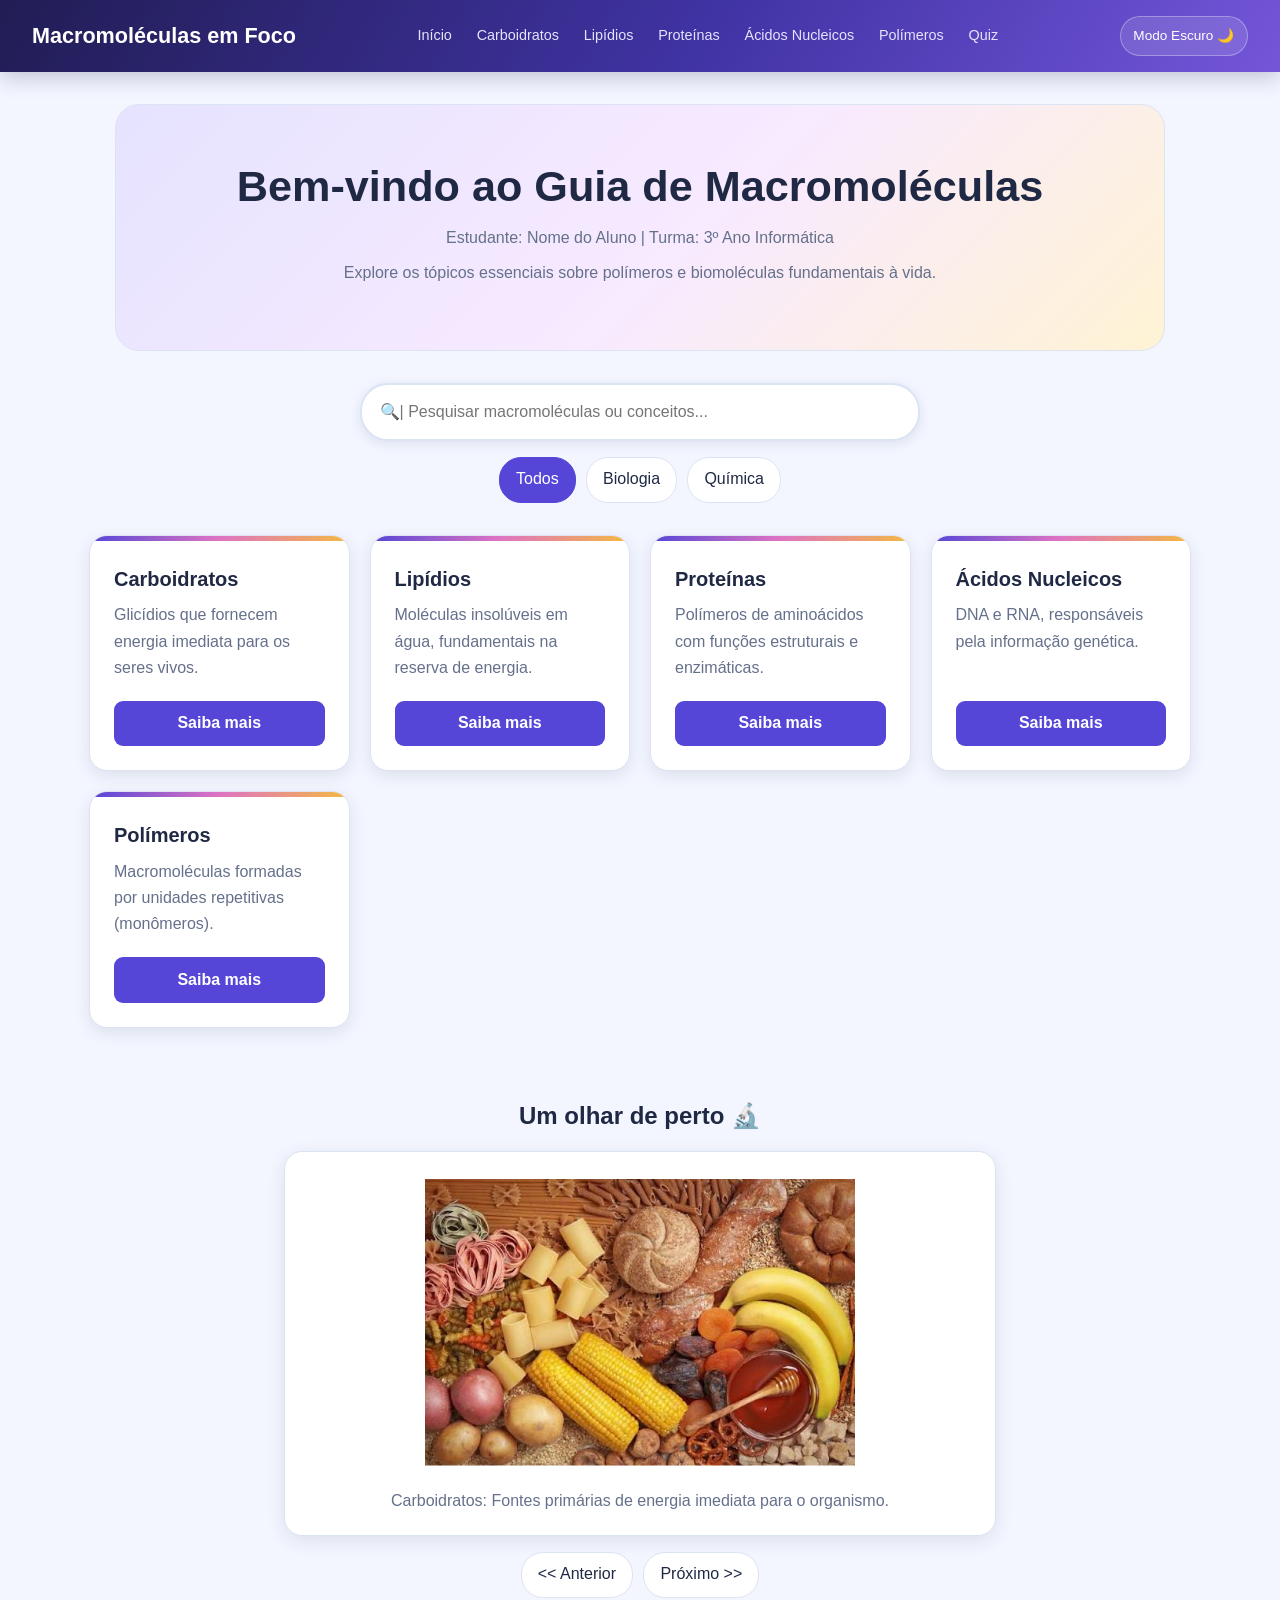
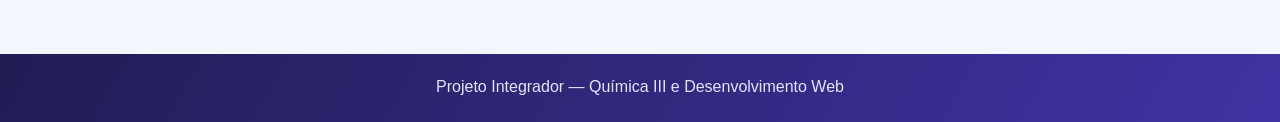
==== index.html @ a2ec850a "macromoleculas" ====
<!DOCTYPE html>
<html lang="pt-BR">
<head>
  <meta charset="UTF-8">
  <meta name="viewport" content="width=device-width, initial-scale=1.0">
  <title>Macromoléculas em Foco</title>
  <link rel="stylesheet" href="css/style.css">
</head>
<body class="animacao-suave">
  <header class="cabecalho-principal">
    <h1 class="titulo-site">Macromoléculas em Foco</h1>
      <button class="botao-hamburguer" id="botao-menu">☰</button>
      <ul class="menu-navegacao" id="lista-menu">
        <li><a href="index.html">Início</a></li>
        <li><a href="carboidratos.html">Carboidratos</a></li>
        <li><a href="lipidios.html">Lipídios</a></li>
        <li><a href="proteinas.html">Proteínas</a></li>
        <li><a href="acidos-nucleicos.html">Ácidos Nucleicos</a></li>
        <li><a href="polimeros.html">Polímeros</a></li>
        <li><a href="quiz.html">Quiz</a></li>
      </ul>
    </nav>
    <button id="botao-tema">Modo Escuro 🌙</button>
  </header>

  <main class="conteudo-principal">
    <section class="secao-apresentacao">
      <h2>Bem-vindo ao Guia de Macromoléculas</h2>
      <p>Estudante: Nome do Aluno | Turma: 3º Ano Informática</p>
      <p>Explore os tópicos essenciais sobre polímeros e biomoléculas fundamentais à vida.</p>
    </section>

    <section class="secao-busca">
      <input type="text" id="campo-busca" placeholder="🔍| Pesquisar macromoléculas ou conceitos...">
      <div class="conteiner-filtros">
        <button class="botao-filtro ativo" data-categoria="todos">Todos</button>
        <button class="botao-filtro" data-categoria="bio">Biologia</button>
        <button class="botao-filtro" data-categoria="quim">Química</button>
      </div>
    </section>

    <section class="grade-cartoes" id="conteiner-cartoes">
      <article class="cartao-tema" data-categoria="bio">
        <h3>Carboidratos</h3>
        <p>Glicídios que fornecem energia imediata para os seres vivos.</p>
        <a href="carboidratos.html">Saiba mais</a>
      </article>
      <article class="cartao-tema" data-categoria="bio">
        <h3>Lipídios</h3>
        <p>Moléculas insolúveis em água, fundamentais na reserva de energia.</p>
        <a href="lipidios.html">Saiba mais</a>
      </article>
      <article class="cartao-tema" data-categoria="bio">
        <h3>Proteínas</h3>
        <p>Polímeros de aminoácidos com funções estruturais e enzimáticas.</p>
        <a href="proteinas.html">Saiba mais</a>
      </article>
      <article class="cartao-tema" data-categoria="bio">
        <h3>Ácidos Nucleicos</h3>
        <p>DNA e RNA, responsáveis pela informação genética.</p>
        <a href="acidos-nucleicos.html">Saiba mais</a>
      </article>
      <article class="cartao-tema" data-categoria="quim">
        <h3>Polímeros</h3>
        <p>Macromoléculas formadas por unidades repetitivas (monômeros).</p>
        <a href="polimeros.html">Saiba mais</a>
      </article>
      <p class="sem-resultados" id="sem-resultados" hidden>Nenhum tema encontrado. Tente outra busca.</p>
    </section>

    <section class="secao-carrossel">
      <h2>Um olhar de perto 🔬</h2>
      <div class="caixa-carrossel">
        <img id="imagem-carrossel" src="img/carboidratos.jpeg" alt="Carboidratos no cotidiano" class="imagem-carrossel">
        <p id="legenda-carrossel">Carboidratos: Fontes primárias de energia imediata para o organismo.</p>
      </div>
      <div class="controles-carrossel">
        <button id="carrossel-anterior"><< Anterior</button>
        <button id="carrossel-proximo">Próximo >></button>
      </div>
    </section>
  </main>

  <footer class="rodape-principal">
    <p>Projeto Integrador — Química III e Desenvolvimento Web</p>
  </footer>

  <script src="js/script.js"></script>
</body>
</html>
---- css/style.css ----
:root {
  --cor-fundo: #f3f6ff;
  --cor-texto: #202944;
  --cor-texto-suave: #65708b;
  --cor-cartao: #ffffff;
  --cor-borda: #dce3f2;
  --cor-primaria: #5546d7;
  --cor-primaria-hover: #4033b5;
  --cor-sombra: rgba(32, 41, 68, 0.1);
  --cor-sombra-hover: rgba(85, 70, 215, 0.2);
}

body.modo-escuro {
  --cor-fundo: #11182a;
  --cor-texto: #f3f5ff;
  --cor-texto-suave: #b1bad0;
  --cor-cartao: #1c263c;
  --cor-borda: #35425e;
  --cor-primaria: #a99eff;
  --cor-primaria-hover: #c1b9ff;
  --cor-sombra: rgba(0, 0, 0, 0.25);
  --cor-sombra-hover: rgba(169, 158, 255, 0.2);
}

* {
  box-sizing: border-box;
}

html {
  scroll-behavior: smooth;
}

body {
  min-height: 100vh;
  margin: 0;
  display: flex;
  flex-direction: column;
  font-family: Arial, Helvetica, sans-serif;
  background-color: var(--cor-fundo);
  color: var(--cor-texto);
  line-height: 1.65;
}

main {
  flex: 1;
}

button,
input {
  font: inherit;
}

button,
a {
  -webkit-tap-highlight-color: transparent;
}

button:focus-visible,
a:focus-visible,
input:focus-visible,
summary:focus-visible {
  outline: 3px solid #f4b942;
  outline-offset: 3px;
}

.cabecalho-principal {
  position: sticky;
  top: 0;
  z-index: 1000;
  display: flex;
  align-items: center;
  justify-content: space-between;
  gap: 1rem;
  padding: 1rem 2rem;
  color: #ffffff;
  background: linear-gradient(120deg, #211d54, #4033a4 55%, #7456d9);
  box-shadow: 0 5px 20px rgba(27, 24, 76, 0.24);
}

.cabecalho-principal h1 {
  margin: 0;
  color: #ffffff;
  font-size: 1.35rem;
  line-height: 1.25;
}

.cabecalho-principal nav {
  margin-left: auto;
}

.menu-navegacao {
  display: flex;
  align-items: center;
  gap: 0.25rem;
  margin: 0;
  padding: 0;
  list-style: none;
}

.menu-navegacao a {
  display: block;
  padding: 0.45rem 0.65rem;
  border-radius: 8px;
  color: #e6e3ff;
  text-decoration: none;
  font-size: 0.9rem;
}

.menu-navegacao a:hover,
.menu-navegacao a[aria-current="page"] {
  color: #ffffff;
  background-color: rgba(255, 255, 255, 0.18);
}

#botao-tema,
.botao-hamburguer {
  color: #ffffff;
  border: 1px solid rgba(255, 255, 255, 0.3);
  background-color: rgba(255, 255, 255, 0.12);
  cursor: pointer;
}

#botao-tema {
  flex-shrink: 0;
  padding: 0.5rem 0.8rem;
  border-radius: 20px;
  font-size: 0.85rem;
}

#botao-tema:hover,
.botao-hamburguer:hover {
  background-color: rgba(255, 255, 255, 0.25);
}

.botao-hamburguer {
  display: none;
  padding: 0.3rem 0.65rem;
  border-radius: 8px;
  font-size: 1.4rem;
}

.secao-apresentacao {
  max-width: 1050px;
  margin: 2rem auto;
  padding: 3.5rem 1.5rem;
  text-align: center;
  background: linear-gradient(135deg, #e5e3ff, #f8eaff 55%, #fff3d4);
  border: 1px solid var(--cor-borda);
  border-radius: 24px;
}

.modo-escuro .secao-apresentacao {
  background: linear-gradient(135deg, #292552, #352648 55%, #473a31);
}

.secao-apresentacao h2 {
  margin: 0 0 0.75rem;
  font-size: clamp(1.8rem, 4vw, 2.7rem);
  line-height: 1.2;
}

.secao-apresentacao p {
  max-width: 700px;
  margin: 0.5rem auto;
  color: var(--cor-texto-suave);
}

.secao-busca {
  display: flex;
  flex-direction: column;
  align-items: center;
  gap: 1rem;
  max-width: 900px;
  margin: 0 auto 2rem;
  padding: 0 1.5rem;
}

#campo-busca {
  width: 100%;
  max-width: 560px;
  padding: 0.85rem 1.1rem;
  color: var(--cor-texto);
  background-color: var(--cor-cartao);
  border: 2px solid var(--cor-borda);
  border-radius: 28px;
  box-shadow: 0 3px 12px var(--cor-sombra);
}

#campo-busca:focus {
  border-color: var(--cor-primaria);
}

.conteiner-filtros,
.controles-carrossel {
  display: flex;
  flex-wrap: wrap;
  justify-content: center;
  gap: 0.65rem;
}

.botao-filtro,
.controles-carrossel button {
  padding: 0.55rem 1rem;
  color: var(--cor-texto);
  background-color: var(--cor-cartao);
  border: 1px solid var(--cor-borda);
  border-radius: 22px;
  cursor: pointer;
}

.botao-filtro:hover,
.botao-filtro.ativo,
.controles-carrossel button:hover {
  color: #ffffff;
  background-color: var(--cor-primaria);
  border-color: var(--cor-primaria);
}

.grade-cartoes {
  display: grid;
  grid-template-columns: repeat(auto-fit, minmax(230px, 1fr));
  gap: 1.25rem;
  max-width: 1150px;
  margin: 0 auto;
  padding: 0 1.5rem 3rem;
}

.cartao-tema {
  position: relative;
  display: flex;
  flex-direction: column;
  min-height: 220px;
  padding: 1.5rem;
  overflow: hidden;
  background-color: var(--cor-cartao);
  border: 1px solid var(--cor-borda);
  border-radius: 18px;
  box-shadow: 0 5px 16px var(--cor-sombra);
}

.cartao-tema::before {
  position: absolute;
  top: 0;
  right: 0;
  left: 0;
  height: 5px;
  background: linear-gradient(90deg, #5546d7, #df73c3, #f4b942);
  content: "";
}

.cartao-tema:hover {
  transform: translateY(-5px);
  box-shadow: 0 12px 24px var(--cor-sombra-hover);
}

.cartao-tema h3 {
  margin: 0.2rem 0 0.4rem;
  font-size: 1.25rem;
}

.cartao-tema p {
  flex: 1;
  margin: 0 0 1.2rem;
  color: var(--cor-texto-suave);
}

.cartao-tema a {
  display: block;
  padding: 0.6rem 1rem;
  color: #ffffff;
  text-align: center;
  text-decoration: none;
  font-weight: bold;
  background-color: var(--cor-primaria);
  border-radius: 9px;
  transition: background-color 0.2s ease, transform 0.2s ease;
}

.cartao-tema a:hover {
  background-color: var(--cor-primaria-hover);
  transform: translateY(-2px);
}

.cartao-tema a:focus-visible {
  outline: 3px solid #f4b942;
  outline-offset: 3px;
}

.sem-resultados {
  grid-column: 1 / -1;
  color: var(--cor-texto-suave);
  text-align: center;
}

.secao-carrossel {
  max-width: 760px;
  margin: 0 auto 3.5rem;
  padding: 0 1.5rem;
  text-align: center;
}

.secao-carrossel h2 {
  margin-bottom: 1rem;
}

.caixa-carrossel {
  display: flex;
  flex-direction: column;
  align-items: center;
  min-height: 330px;
  padding: 1.25rem;
  overflow: hidden;
  background-color: var(--cor-cartao);
  border: 1px solid var(--cor-borda);
  border-radius: 18px;
  box-shadow: 0 5px 18px var(--cor-sombra);
}

.imagem-carrossel {
  display: block;
  width: 100%;
  height: 300px;
  padding: 0.4rem;
  object-fit: contain;
  background-color: #ffffff;
  border-radius: 12px;
}

.caixa-carrossel p {
  margin: 1rem 0 0;
  color: var(--cor-texto-suave);
}

.controles-carrossel {
  margin-top: 1rem;
}

.conteiner-pagina {
  width: min(1050px, calc(100% - 2rem));
  margin: 2rem auto;
  padding: clamp(1.25rem, 4vw, 2.5rem);
  background-color: var(--cor-cartao);
  border: 1px solid var(--cor-borda);
  border-radius: 20px;
  box-shadow: 0 8px 24px var(--cor-sombra);
}

.secao-conteudo > h2,
.conteiner-pagina > h2 {
  margin-top: 0;
  color: var(--cor-primaria);
  font-size: clamp(1.8rem, 4vw, 2.4rem);
}

.secao-conteudo > h3 {
  margin-top: 2rem;
  padding-bottom: 0.35rem;
  border-bottom: 2px solid var(--cor-borda);
}

.secao-conteudo > p {
  color: var(--cor-texto-suave);
}

.imagem-container {
  margin: 2rem 0;
  text-align: center;
}

.imagem-conteudo {
  display: block;
  width: 100%;
  max-width: 640px;
  max-height: 400px;
  margin: 0 auto;
  object-fit: contain;
  border-radius: 14px;
}

.imagem-conteudo.imagem-cotidiano {
  object-fit: cover;
}

.imagem-estrutura {
  display: block;
  width: 100%;
  max-width: 520px;
  max-height: 300px;
  margin: 1.25rem auto;
  object-fit: contain;
  background-color: #ffffff;
  border: 1px solid var(--cor-borda);
  border-radius: 14px;
}

.conteudo-oculto {
  display: none;
}

.conteudo-oculto.visivel {
  display: block;
}

footer {
  margin-top: auto;
  padding: 1.3rem 1rem;
  color: #e6e3ff;
  text-align: center;
  background: linear-gradient(120deg, #211d54, #4033a4);
}

footer p {
  margin: 0;
}

@media (max-width: 1050px) {
  .cabecalho-principal {
    flex-wrap: wrap;
    padding: 0.9rem 1rem;
  }

  .cabecalho-principal h1 {
    flex: 1;
  }

  .botao-hamburguer {
    display: block;
  }

  .cabecalho-principal nav {
    order: 4;
    width: 100%;
    margin: 0;
  }

  .menu-navegacao {
    display: none;
    flex-direction: column;
    align-items: stretch;
    gap: 0.25rem;
    padding: 0.7rem;
    background-color: #29235f;
    border-radius: 12px;
  }

  .menu-navegacao.ativo {
    display: flex;
  }

  .menu-navegacao a {
    padding: 0.65rem 0.8rem;
  }

  .secao-apresentacao {
    margin: 1.25rem;
    padding: 2.5rem 1.25rem;
  }
}

@media (max-width: 520px) {
  .cabecalho-principal h1 {
    font-size: 1.05rem;
  }

  #botao-tema {
    padding: 0.45rem 0.6rem;
    font-size: 0.75rem;
  }

  .conteiner-pagina {
    margin: 1rem auto;
  }

  .caixa-carrossel {
    min-height: 270px;
  }

  .imagem-carrossel {
    height: 220px;
  }
}
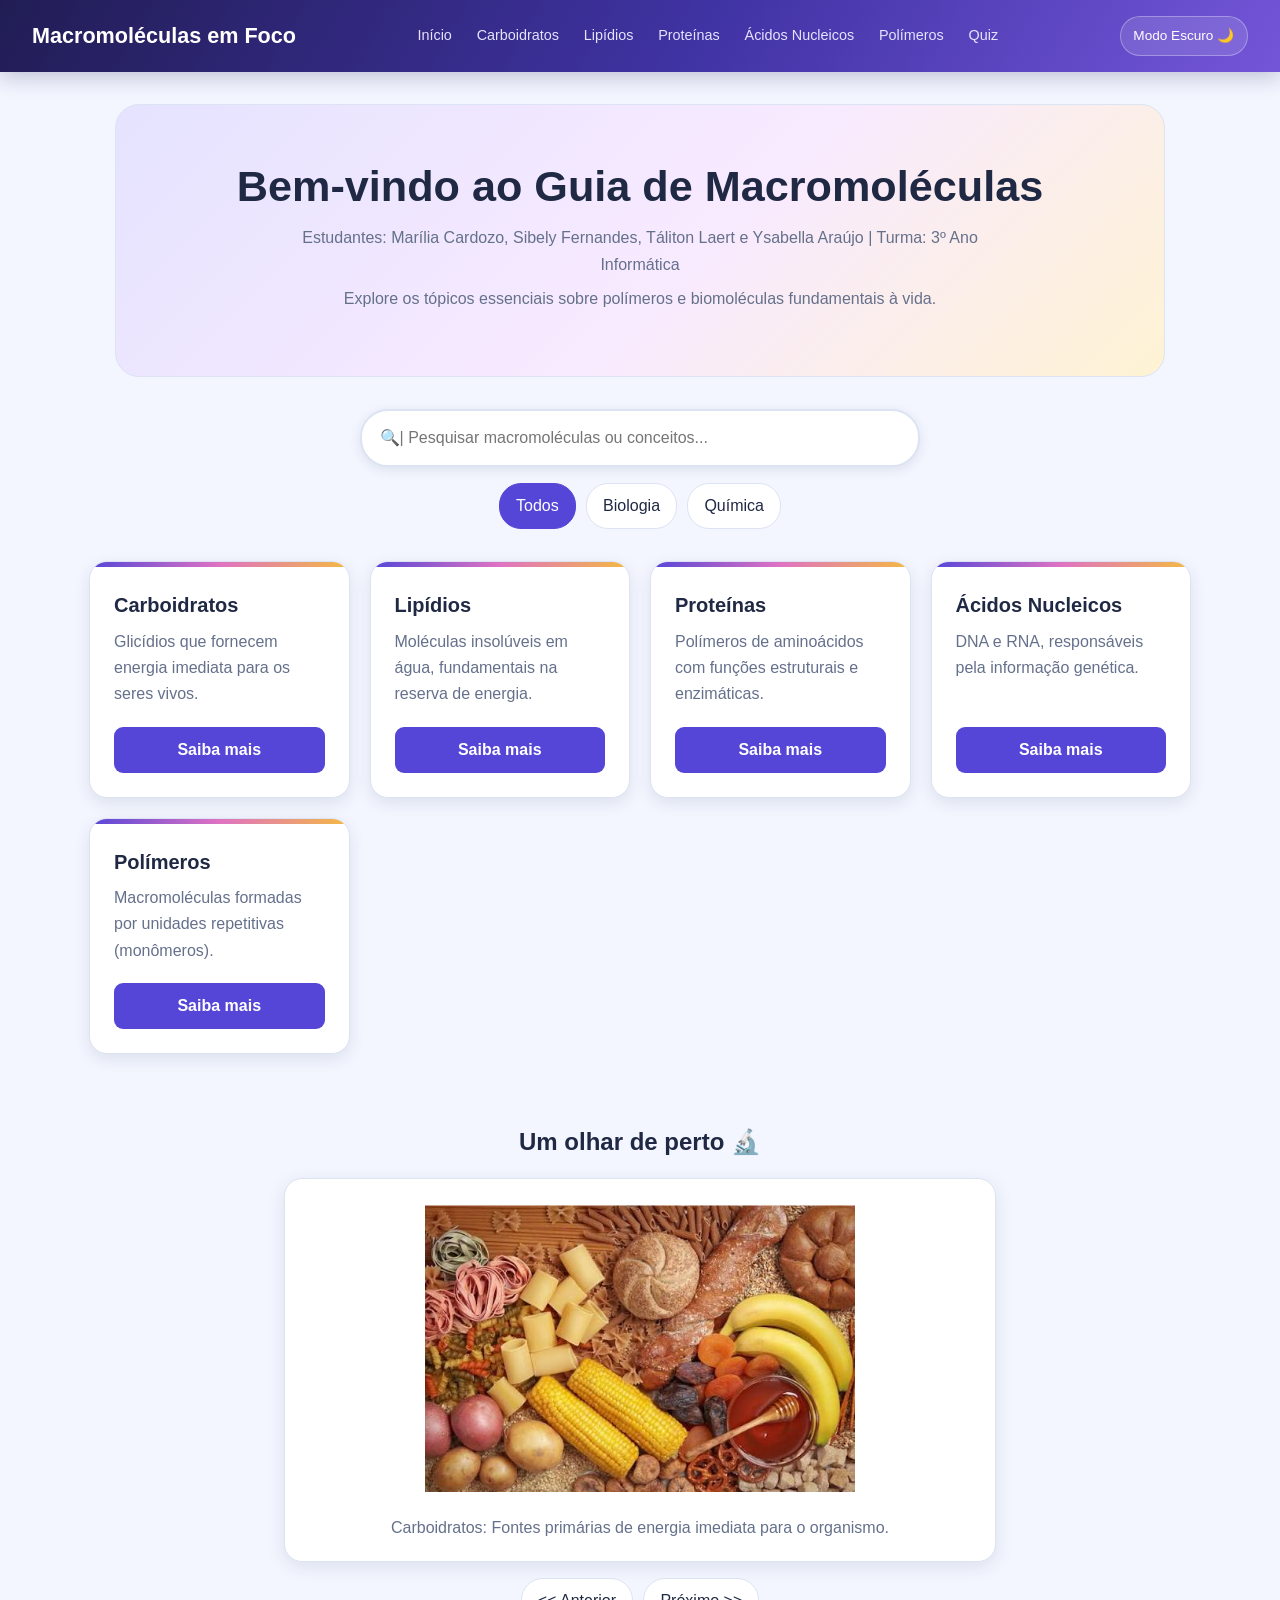
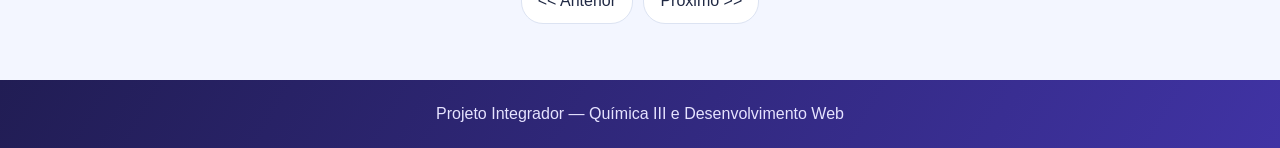
==== commit 5fd714bb: "Atualização" ====
--- a/index.html
+++ b/index.html
@@ -26,7 +26,7 @@
   <main class="conteudo-principal">
     <section class="secao-apresentacao">
       <h2>Bem-vindo ao Guia de Macromoléculas</h2>
-      <p>Estudante: Nome do Aluno | Turma: 3º Ano Informática</p>
+      <p>Estudantes: Marília Cardozo, Sibely Fernandes, Táliton Laert e Ysabella Araújo | Turma: 3º Ano Informática</p>
       <p>Explore os tópicos essenciais sobre polímeros e biomoléculas fundamentais à vida.</p>
     </section>
 
